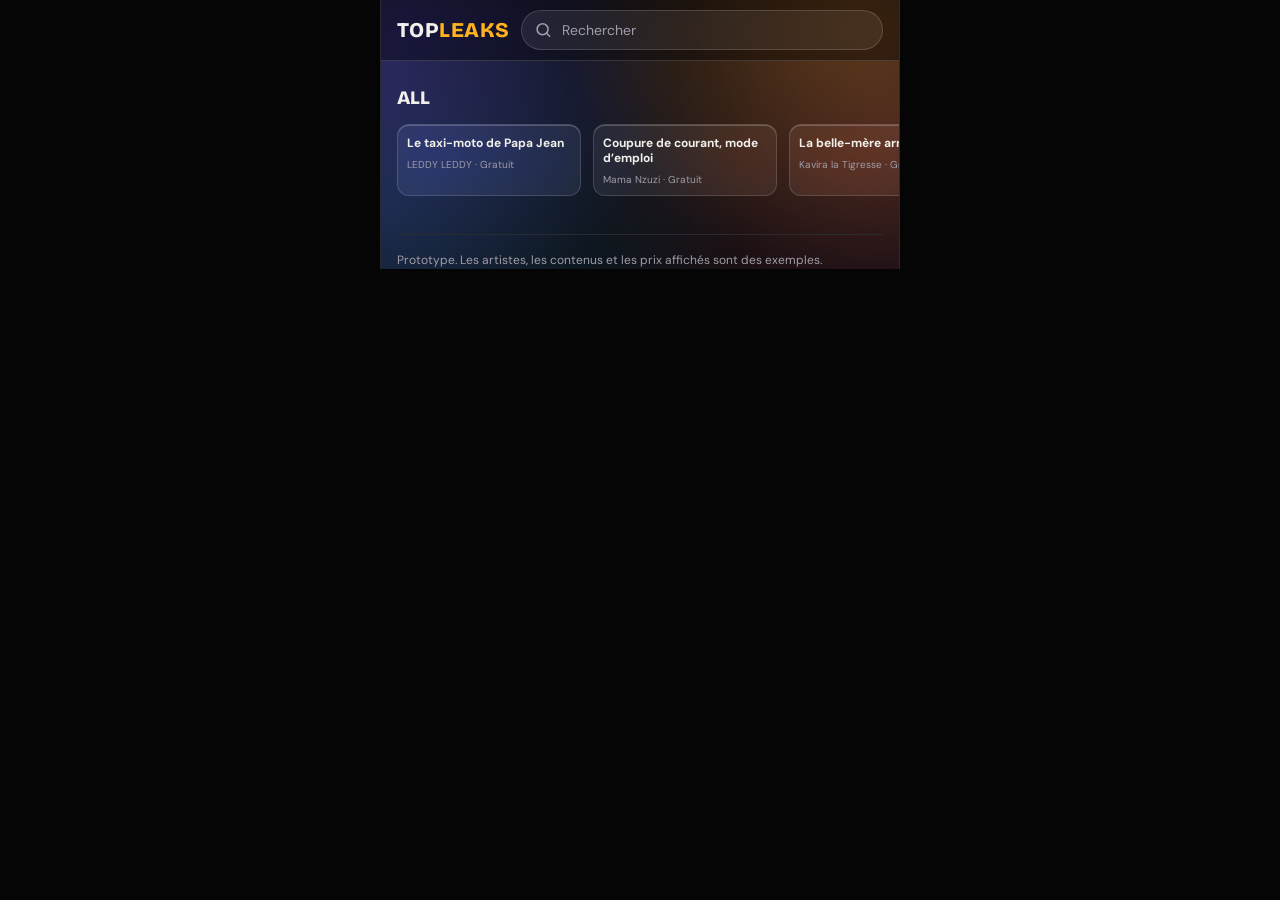
==== seka-preview.html @ 3da03483 "Ajouter un aperçu séparé du catalogue ALL compact avec défilement horizontal souris et clavier" ====
<!doctype html>
<html lang="fr">
<head>
  <meta charset="utf-8">
  <meta name="viewport" content="width=device-width, initial-scale=1, viewport-fit=cover">
  <title>TOPLEAKS — aperçu ALL</title>
  <style>
    *{box-sizing:border-box}
    html,body{margin:0;width:100%;height:100%;overflow:hidden;background:#0b0b0d}
    iframe{display:block;width:100%;height:100%;border:0}
  </style>
</head>
<body>
  <iframe id="app" title="Aperçu de TOPLEAKS, catalogue ALL" src="TOPLEAKS.html"></iframe>
  <script>
    (function(){
      var frame=document.getElementById('app');
      function makePreview(){
        var doc;
        try{doc=frame.contentDocument||frame.contentWindow.document}catch(e){return}
        if(!doc)return;
        var rows=doc.querySelector('#rows');
        if(!rows)return;

        var seen={};
        var cards=[];
        rows.querySelectorAll('.card[data-open]').forEach(function(card){
          var id=card.getAttribute('data-open');
          if(id&&!seen[id]&&cards.length<12){seen[id]=true;cards.push(card)}
        });

        var hero=doc.querySelector('#hero');
        if(hero)hero.hidden=true;
        rows.innerHTML='';
        var section=doc.createElement('section');
        section.className='row';
        var heading=doc.createElement('h2');
        heading.textContent='ALL';
        var rail=doc.createElement('div');
        rail.className='rail preview-all';
        rail.tabIndex=0;
        rail.setAttribute('role','region');
        rail.setAttribute('aria-label','Toutes les vidéos, défilement horizontal. Utilisez les flèches gauche et droite.');
        cards.forEach(function(card){rail.appendChild(card)});
        section.appendChild(heading);
        section.appendChild(rail);
        rows.appendChild(section);

        var css=doc.createElement('style');
        css.textContent='.preview-all{display:flex;gap:10px;overflow-x:auto;overflow-y:hidden;scroll-snap-type:x proximity;scrollbar-width:thin;scrollbar-color:#ffb21e #2a2a31;padding:4px 2px 12px;cursor:grab;overscroll-behavior-inline:contain;touch-action:pan-x}.preview-all:active{cursor:grabbing}.preview-all:focus-visible{outline:2px solid #f2f0eb;outline-offset:4px;border-radius:8px}.preview-all .card{flex:0 0 calc((100% - 30px)/4);min-width:0;scroll-snap-align:start;padding:5px 5px 8px;border-radius:12px}.preview-all .thumb{aspect-ratio:16/10;border-radius:9px}.preview-all .glyph{font-size:54px}.preview-all .vip{font-size:9px;padding:2px 4px}.preview-all .c-title{font-size:12px;line-height:1.25}.preview-all .c-meta{font-size:10px;overflow-wrap:anywhere}@media(max-width:360px){.preview-all .card{flex-basis:calc((100% - 20px)/3)}}';
        doc.head.appendChild(css);

        rail.addEventListener('keydown',function(e){
          var step=Math.max(160,Math.round(rail.clientWidth*.75));
          if(e.key==='ArrowRight'||e.key==='PageDown'){rail.scrollBy({left:step,behavior:'smooth'});e.preventDefault()}
          else if(e.key==='ArrowLeft'||e.key==='PageUp'){rail.scrollBy({left:-step,behavior:'smooth'});e.preventDefault()}
          else if(e.key==='Home'){rail.scrollTo({left:0,behavior:'smooth'});e.preventDefault()}
          else if(e.key==='End'){rail.scrollTo({left:rail.scrollWidth,behavior:'smooth'});e.preventDefault()}
        });
        rail.addEventListener('wheel',function(e){
          if(Math.abs(e.deltaY)>Math.abs(e.deltaX)){rail.scrollLeft+=e.deltaY;e.preventDefault()}
        },{passive:false});
        var down=false,startX=0,startLeft=0,dragged=false;
        rail.addEventListener('pointerdown',function(e){
          if(e.pointerType==='touch'||e.button!==0)return;
          down=true;dragged=false;startX=e.clientX;startLeft=rail.scrollLeft;
          try{rail.setPointerCapture(e.pointerId)}catch(_){}
        });
        rail.addEventListener('pointermove',function(e){
          if(!down)return;
          var dx=e.clientX-startX;
          if(Math.abs(dx)>5)dragged=true;
          if(dragged){rail.scrollLeft=startLeft-dx;e.preventDefault()}
        });
        function stopDrag(){if(down){down=false;if(dragged){rail.dataset.dragged='yes';setTimeout(function(){delete rail.dataset.dragged},180)}}}
        rail.addEventListener('pointerup',stopDrag);
        rail.addEventListener('pointercancel',stopDrag);
        rail.addEventListener('click',function(e){if(rail.dataset.dragged==='yes'){e.preventDefault();e.stopPropagation()}},true);
      }
      frame.addEventListener('load',makePreview);
    })();
  </script>
</body>
</html>
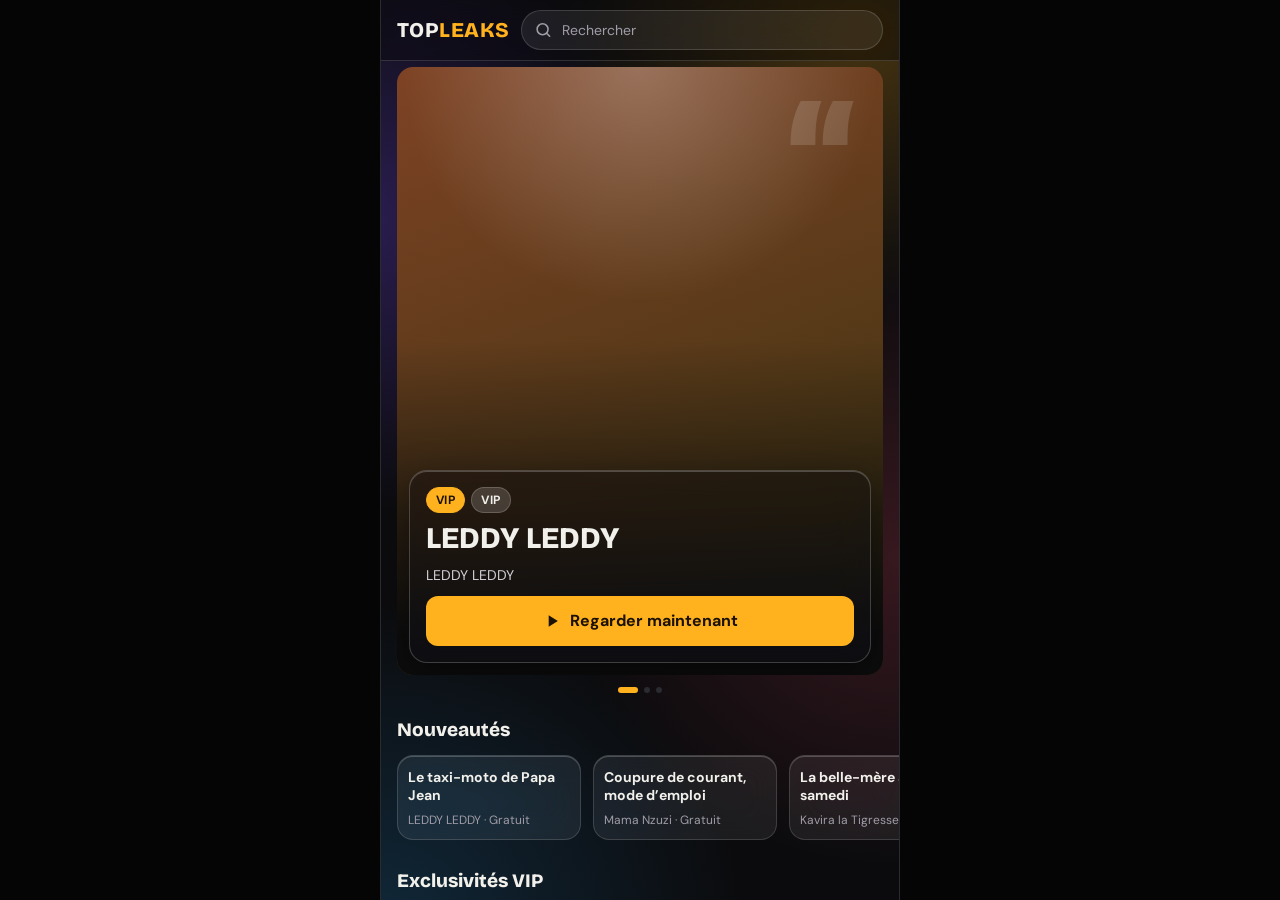
==== commit 6a2a0d22: "Connecter l’aperçu TOPLEAKS V2 au catalogue Supabase sans modifier son interface principale" ====
--- a/seka-preview.html
+++ b/seka-preview.html
@@ -3,81 +3,76 @@
 <head>
   <meta charset="utf-8">
   <meta name="viewport" content="width=device-width, initial-scale=1, viewport-fit=cover">
-  <title>TOPLEAKS — aperçu ALL</title>
+  <title>TOPLEAKS V2 — aperçu Supabase</title>
   <style>
     *{box-sizing:border-box}
-    html,body{margin:0;width:100%;height:100%;overflow:hidden;background:#0b0b0d}
-    iframe{display:block;width:100%;height:100%;border:0}
+    html,body{margin:0;min-height:100%;background:#0b0b0d}
+    body{overflow:auto}
+    iframe{display:block;width:100%;height:100vh;min-height:100%;border:0}
   </style>
 </head>
 <body>
-  <iframe id="app" title="Aperçu de TOPLEAKS, catalogue ALL" src="TOPLEAKS.html"></iframe>
+  <iframe id="app" title="Aperçu de TOPLEAKS V2 connecté à Supabase" src="TOPLEAKS.html"></iframe>
   <script>
     (function(){
+      'use strict';
+      var PROJECT_URL='https://ozakwmoftlassrrcdiqg.supabase.co';
+      // Publishable key is intended for browser use. Never put a service_role/secret key here.
+      var PUBLIC_KEY='sb_publishable_yOJOb8ba26j8KsEbjQlUMA_ntB4GNo7';
       var frame=document.getElementById('app');
-      function makePreview(){
-        var doc;
-        try{doc=frame.contentDocument||frame.contentWindow.document}catch(e){return}
+      var loaded=false;
+
+      function safeText(value,fallback){return typeof value==='string'&&value.trim()?value.trim():fallback}
+      function hue(value){var n=0;for(var i=0;i<value.length;i++)n=(n*31+value.charCodeAt(i))%360;return n}
+      function safeImage(value){try{var u=new URL(value);return u.protocol==='https:'?u.href:''}catch(e){return ''}}
+
+      function displayError(message){
+        var doc;try{doc=frame.contentDocument||frame.contentWindow.document}catch(e){return}
+        var rows=doc&&doc.querySelector('#rows');if(!rows)return;
+        var p=doc.createElement('p');p.className='empty';p.textContent=message;
+        rows.replaceChildren(p);
+      }
+
+      function displayVideos(videos){
+        var doc;try{doc=frame.contentDocument||frame.contentWindow.document}catch(e){return}
         if(!doc)return;
-        var rows=doc.querySelector('#rows');
-        if(!rows)return;
+        var rows=doc.querySelector('#rows');if(!rows)return;
+        var hero=doc.querySelector('#hero');if(hero)hero.hidden=true;
+        var results=doc.querySelector('#results');if(results)results.hidden=true;
+        rows.replaceChildren();
+        var section=doc.createElement('section');section.className='row';
+        var heading=doc.createElement('h2');heading.textContent='ALL';
+        var rail=doc.createElement('div');rail.className='rail preview-all';rail.tabIndex=0;rail.setAttribute('role','region');rail.setAttribute('aria-label','Toutes les vidéos publiées, défilement horizontal. Utilisez les flèches gauche et droite.');
+        videos.forEach(function(video){
+          var title=safeText(video.title,'Sans titre');
+          var card=doc.createElement('article');card.className='card';
+          var thumb=doc.createElement('div');thumb.className='thumb';thumb.style.setProperty('--g','linear-gradient(145deg,hsl('+hue(title)+' 55% 32%),hsl('+((hue(title)+35)%360)+' 60% 13%))');
+          var glyph=doc.createElement('span');glyph.className='glyph';glyph.setAttribute('aria-hidden','true');glyph.textContent='“';thumb.appendChild(glyph);
+          var image=safeImage(video.thumbnail_url);
+          if(image){var img=doc.createElement('img');img.src=image;img.alt='Vignette : '+title;img.loading='lazy';img.style.cssText='position:absolute;inset:0;width:100%;height:100%;object-fit:cover';img.onerror=function(){img.remove()};thumb.appendChild(img)}
+          if(Number(video.price_fc)>0){var badge=doc.createElement('span');badge.className='vip';badge.textContent='VIP';thumb.appendChild(badge)}
+          var name=doc.createElement('span');name.className='c-title';name.textContent=title;
+          var artist=doc.createElement('span');artist.className='c-meta';artist.textContent=safeText(video.artist,'TOPLEAKS');
+          var price=doc.createElement('span');price.className='c-meta';price.textContent=Number(video.price_fc)>0?Number(video.price_fc)+' FC':'Gratuit';
+          card.append(thumb,name,artist,price);rail.appendChild(card);
+        });
+        if(!videos.length){var empty=doc.createElement('p');empty.className='empty';empty.textContent='Aucune vidéo publiée pour le moment. Ajoute une vidéo et règle published sur true.';section.appendChild(heading);section.appendChild(empty)}
+        else{section.appendChild(heading);section.appendChild(rail)}
+        rows.appendChild(section);
+        var css=doc.createElement('style');css.textContent='.preview-all{display:flex;gap:10px;overflow-x:auto;overflow-y:hidden;scroll-snap-type:x proximity;scrollbar-width:thin;scrollbar-color:#ffb21e #2a2a31;padding:4px 2px 12px;cursor:grab;overscroll-behavior-inline:contain;touch-action:pan-x}.preview-all:active{cursor:grabbing}.preview-all:focus-visible{outline:2px solid #f2f0eb;outline-offset:4px;border-radius:8px}.preview-all .card{flex:0 0 calc((100% - 30px)/4);min-width:0;scroll-snap-align:start;padding:5px 5px 8px;border-radius:12px}.preview-all .thumb{aspect-ratio:16/10;border-radius:9px}.preview-all .glyph{font-size:54px}.preview-all .vip{font-size:9px;padding:2px 4px}.preview-all .c-title{font-size:12px;line-height:1.25}.preview-all .c-meta{font-size:10px;overflow-wrap:anywhere}@media(max-width:360px){.preview-all .card{flex-basis:calc((100% - 20px)/3)}}';doc.head.appendChild(css);
+        rail&&rail.addEventListener('keydown',function(e){var step=Math.max(160,Math.round(rail.clientWidth*.75));if(e.key==='ArrowRight'||e.key==='PageDown'){rail.scrollBy({left:step,behavior:'smooth'});e.preventDefault()}else if(e.key==='ArrowLeft'||e.key==='PageUp'){rail.scrollBy({left:-step,behavior:'smooth'});e.preventDefault()}else if(e.key==='Home'){rail.scrollTo({left:0,behavior:'smooth'});e.preventDefault()}else if(e.key==='End'){rail.scrollTo({left:rail.scrollWidth,behavior:'smooth'});e.preventDefault()}});
+      }
 
-        var seen={};
-        var cards=[];
-        rows.querySelectorAll('.card[data-open]').forEach(function(card){
-          var id=card.getAttribute('data-open');
-          if(id&&!seen[id]&&cards.length<12){seen[id]=true;cards.push(card)}
-        });
-
-        var hero=doc.querySelector('#hero');
-        if(hero)hero.hidden=true;
-        rows.innerHTML='';
-        var section=doc.createElement('section');
-        section.className='row';
-        var heading=doc.createElement('h2');
-        heading.textContent='ALL';
-        var rail=doc.createElement('div');
-        rail.className='rail preview-all';
-        rail.tabIndex=0;
-        rail.setAttribute('role','region');
-        rail.setAttribute('aria-label','Toutes les vidéos, défilement horizontal. Utilisez les flèches gauche et droite.');
-        cards.forEach(function(card){rail.appendChild(card)});
-        section.appendChild(heading);
-        section.appendChild(rail);
-        rows.appendChild(section);
-
-        var css=doc.createElement('style');
-        css.textContent='.preview-all{display:flex;gap:10px;overflow-x:auto;overflow-y:hidden;scroll-snap-type:x proximity;scrollbar-width:thin;scrollbar-color:#ffb21e #2a2a31;padding:4px 2px 12px;cursor:grab;overscroll-behavior-inline:contain;touch-action:pan-x}.preview-all:active{cursor:grabbing}.preview-all:focus-visible{outline:2px solid #f2f0eb;outline-offset:4px;border-radius:8px}.preview-all .card{flex:0 0 calc((100% - 30px)/4);min-width:0;scroll-snap-align:start;padding:5px 5px 8px;border-radius:12px}.preview-all .thumb{aspect-ratio:16/10;border-radius:9px}.preview-all .glyph{font-size:54px}.preview-all .vip{font-size:9px;padding:2px 4px}.preview-all .c-title{font-size:12px;line-height:1.25}.preview-all .c-meta{font-size:10px;overflow-wrap:anywhere}@media(max-width:360px){.preview-all .card{flex-basis:calc((100% - 20px)/3)}}';
-        doc.head.appendChild(css);
-
-        rail.addEventListener('keydown',function(e){
-          var step=Math.max(160,Math.round(rail.clientWidth*.75));
-          if(e.key==='ArrowRight'||e.key==='PageDown'){rail.scrollBy({left:step,behavior:'smooth'});e.preventDefault()}
-          else if(e.key==='ArrowLeft'||e.key==='PageUp'){rail.scrollBy({left:-step,behavior:'smooth'});e.preventDefault()}
-          else if(e.key==='Home'){rail.scrollTo({left:0,behavior:'smooth'});e.preventDefault()}
-          else if(e.key==='End'){rail.scrollTo({left:rail.scrollWidth,behavior:'smooth'});e.preventDefault()}
-        });
-        rail.addEventListener('wheel',function(e){
-          if(Math.abs(e.deltaY)>Math.abs(e.deltaX)){rail.scrollLeft+=e.deltaY;e.preventDefault()}
-        },{passive:false});
-        var down=false,startX=0,startLeft=0,dragged=false;
-        rail.addEventListener('pointerdown',function(e){
-          if(e.pointerType==='touch'||e.button!==0)return;
-          down=true;dragged=false;startX=e.clientX;startLeft=rail.scrollLeft;
-          try{rail.setPointerCapture(e.pointerId)}catch(_){}
-        });
-        rail.addEventListener('pointermove',function(e){
-          if(!down)return;
-          var dx=e.clientX-startX;
-          if(Math.abs(dx)>5)dragged=true;
-          if(dragged){rail.scrollLeft=startLeft-dx;e.preventDefault()}
-        });
-        function stopDrag(){if(down){down=false;if(dragged){rail.dataset.dragged='yes';setTimeout(function(){delete rail.dataset.dragged},180)}}}
-        rail.addEventListener('pointerup',stopDrag);
-        rail.addEventListener('pointercancel',stopDrag);
-        rail.addEventListener('click',function(e){if(rail.dataset.dragged==='yes'){e.preventDefault();e.stopPropagation()}},true);
+      function loadVideos(){
+        var endpoint=PROJECT_URL+'/rest/v1/videos?select=id,title,artist,thumbnail_url,price_fc,created_at&published=eq.true&order=created_at.desc&limit=50';
+        fetch(endpoint,{headers:{apikey:PUBLIC_KEY,Authorization:'Bearer '+PUBLIC_KEY}})
+          .then(function(response){if(!response.ok)throw new Error('Supabase a répondu HTTP '+response.status+'. Vérifie la table videos, ses colonnes et la règle RLS.');return response.json()})
+          .then(function(rows){displayVideos(Array.isArray(rows)?rows:[])})
+          .catch(function(error){displayError('Connexion Supabase impossible : '+error.message)});
       }
-      frame.addEventListener('load',makePreview);
+      function onFrameLoad(){if(loaded)return;loaded=true;loadVideos()}
+      frame.addEventListener('load',onFrameLoad);
+      if(frame.contentDocument&&frame.contentDocument.readyState==='complete')onFrameLoad();
     })();
   </script>
 </body>
